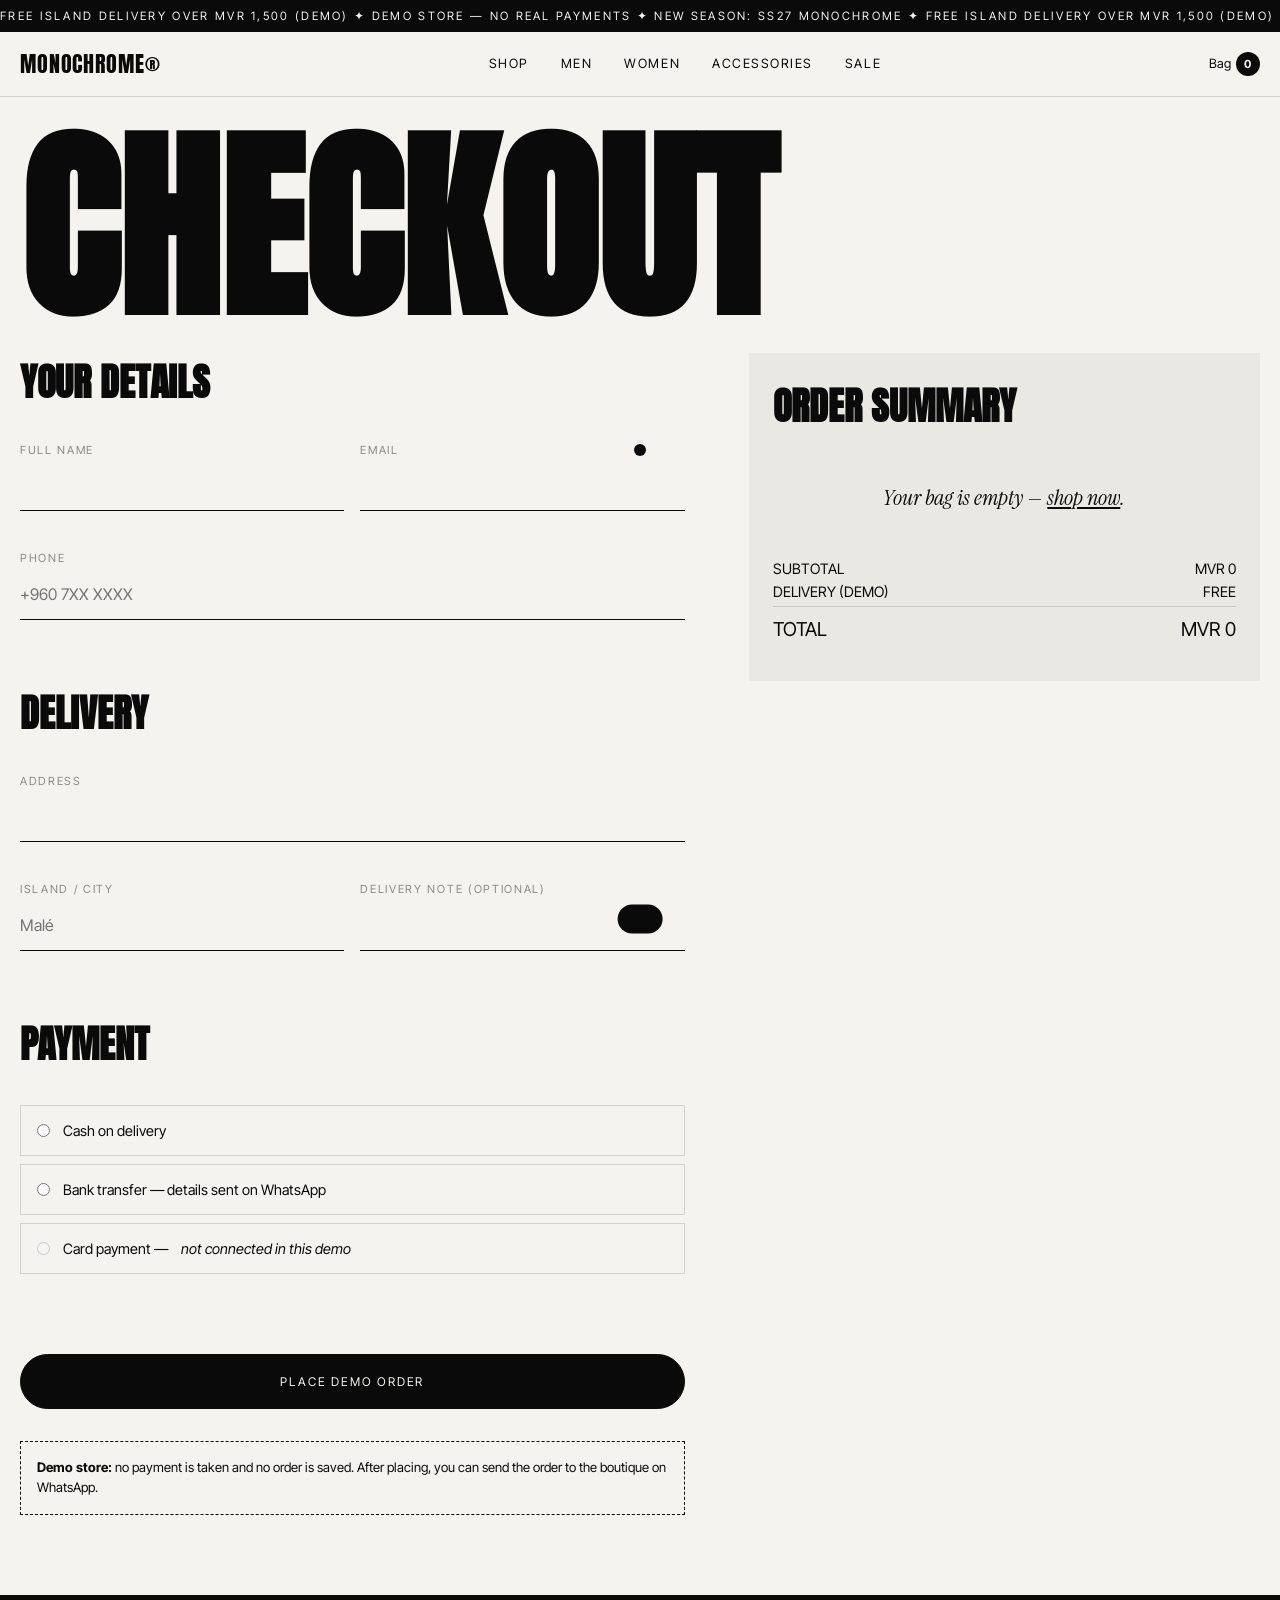
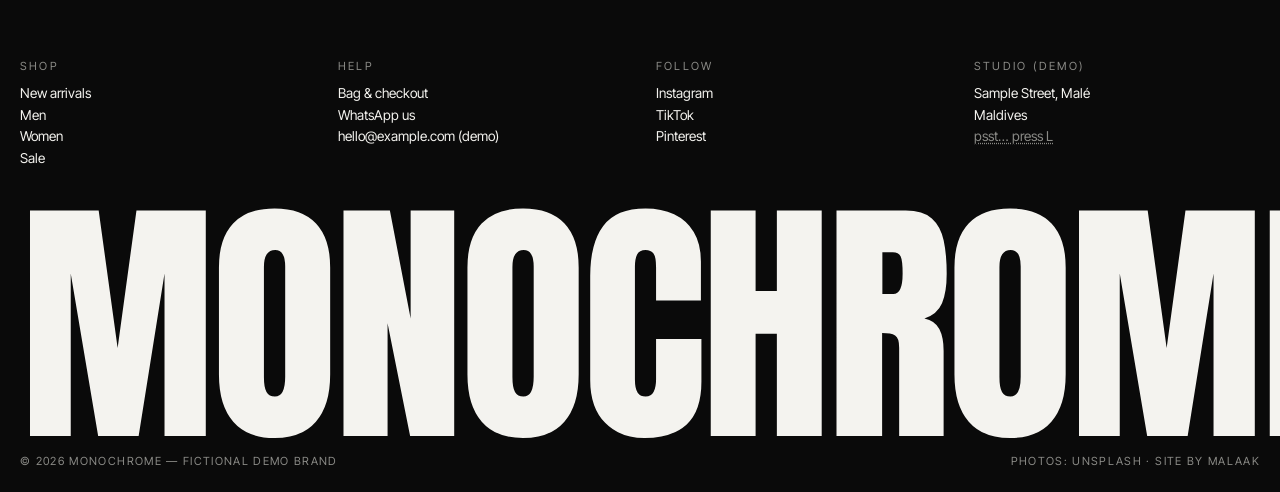
==== checkout.html @ d653f581 "MONOCHROME demo boutique" ====
<!doctype html><html lang="en"><head><meta charset="utf-8"><meta name="viewport" content="width=device-width,initial-scale=1"><title>Bag & Checkout — MONOCHROME (demo)</title><meta name="description" content="Review your bag and check out (demo — no real payments)."><meta property="og:title" content="Bag & Checkout — MONOCHROME (demo)"><meta property="og:description" content="Review your bag and check out (demo — no real payments)."><meta property="og:image" content="https://images.unsplash.com/photo-1509631179647-0177331693ae?w=1200&q=75"><meta name="theme-color" content="#0a0a0a">
<link rel="icon" href="data:image/svg+xml,<svg xmlns=%22http://www.w3.org/2000/svg%22 viewBox=%220 0 100 100%22><circle cx=%2250%22 cy=%2250%22 r=%2245%22 fill=%22black%22/><path d=%22M50 5a45 45 0 0 1 0 90z%22 fill=%22white%22/></svg>">
<link rel="preconnect" href="https://fonts.googleapis.com"><link href="https://fonts.googleapis.com/css2?family=Anton&family=Instrument+Serif:ital@1&family=Inter+Tight:wght@400;500&display=swap" rel="stylesheet"><link rel="stylesheet" href="style.css"></head><body data-page="checkout"><main id="main"><div class="ph"><h1>Checkout</h1></div>
<div class="co"><form id="co" class="f" novalidate><h2>Your details</h2>
<div class="f2"><div><label for="fname">Full name</label><input id="fname" name="fname" autocomplete="name"><div class="err" data-e="fname"></div></div><div><label for="email">Email</label><input id="email" name="email" type="email" autocomplete="email"><div class="err" data-e="email"></div></div></div>
<div><label for="phone">Phone</label><input id="phone" name="phone" type="tel" placeholder="+960 7XX XXXX" autocomplete="tel"><div class="err" data-e="phone"></div></div>
<h2 style="margin-top:1.5rem">Delivery</h2>
<div><label for="address">Address</label><input id="address" name="address" autocomplete="street-address"><div class="err" data-e="address"></div></div>
<div class="f2"><div><label for="island">Island / City</label><input id="island" name="island" placeholder="Malé"><div class="err" data-e="island"></div></div><div><label for="note">Delivery note (optional)</label><input id="note" name="note"></div></div>
<h2 style="margin-top:1.5rem">Payment</h2><div class="pay">
<label><input type="radio" name="pay" value="Cash on delivery"> Cash on delivery</label>
<label><input type="radio" name="pay" value="Bank transfer (details sent on WhatsApp)"> Bank transfer — details sent on WhatsApp</label>
<label><input type="radio" name="pay" value="Card (not available in demo)" disabled> Card payment — <em>not connected in this demo</em></label></div><div class="err" data-e="pay"></div>
<button class="pill dark add" type="submit">Place demo order</button>
<p class="demo-note"><b>Demo store:</b> no payment is taken and no order is saved. After placing, you can send the order to the boutique on WhatsApp.</p></form>
<aside class="sum"><h2>Order summary</h2><div id="sumitems"></div>
<div style="margin-top:1rem;display:grid;gap:.4rem;font-size:.9rem"><div class="tot" style="margin:0;font-size:.9rem"><span>Subtotal</span><span id="sst"></span></div><div class="tot" style="margin:0;font-size:.9rem"><span>Delivery (demo)</span><span id="ssh"></span></div><div class="tot" style="font-size:1.2rem;border-top:1px solid var(--line);padding-top:.6rem"><span>Total</span><span id="stt"></span></div></div></aside></div></main><script src="data.js"></script><script src="app.js"></script></body></html>
---- style.css ----
:root{--k:#0a0a0a;--w:#f4f3ef;--g:#8a8a86;--s:#c9c9c4;--line:rgba(10,10,10,.14);--d:'Anton',sans-serif;--b:'Inter Tight',sans-serif;--i:'Instrument Serif',serif;--ease:cubic-bezier(.7,0,.2,1)}
*{box-sizing:border-box;margin:0;padding:0}
html{scroll-behavior:smooth;overflow-x:clip}
body{font-family:var(--b);background:var(--w);color:var(--k);overflow-x:hidden;-webkit-font-smoothing:antialiased}
img{display:block;max-width:100%}
a{color:inherit;text-decoration:none}
button{font:inherit;color:inherit;background:none;border:0;cursor:pointer}
.ann{background:var(--k);color:var(--w);overflow:hidden;white-space:nowrap;font-size:.72rem;letter-spacing:.2em;text-transform:uppercase;padding:.55rem 0}
.ann div{display:inline-block;animation:mq 30s linear infinite}
@keyframes mq{to{transform:translateX(-50%)}}
header{position:sticky;top:0;z-index:40;display:flex;justify-content:space-between;align-items:center;padding:1rem 1.25rem;background:rgba(244,243,239,.85);backdrop-filter:blur(12px);border-bottom:1px solid var(--line)}
.logo{font-family:var(--d);font-size:1.35rem;letter-spacing:.04em;text-transform:uppercase}
header nav{display:none;gap:2rem;font-size:.8rem;text-transform:uppercase;letter-spacing:.12em}
header nav a{position:relative}
header nav a:after{content:"";position:absolute;left:0;bottom:-3px;height:1px;width:100%;background:currentColor;transform:scaleX(0);transform-origin:right;transition:transform .5s var(--ease)}
header nav a:hover:after,header nav a.on:after{transform:scaleX(1);transform-origin:left}
.hd-r{display:flex;gap:1rem;align-items:center;font-size:.8rem;text-transform:uppercase;letter-spacing:.12em}
.bag-btn b{display:inline-grid;place-items:center;min-width:1.5rem;height:1.5rem;border-radius:99px;background:var(--k);color:var(--w);font-size:.7rem;margin-left:.3rem;transition:transform .3s}
.bag-btn.pop b{transform:scale(1.5)}
.mnav-btn{font-size:.8rem;text-transform:uppercase;letter-spacing:.12em}
.mnav{position:fixed;inset:0;background:var(--k);color:var(--w);z-index:70;display:flex;flex-direction:column;justify-content:center;padding:2rem;gap:.4rem;clip-path:inset(0 0 100% 0);transition:clip-path .7s var(--ease)}
.mnav.open{clip-path:inset(0)}
.mnav a{font-family:var(--d);font-size:15vw;text-transform:uppercase;line-height:1}
.mnav button{position:absolute;top:1.2rem;right:1.25rem;text-transform:uppercase;letter-spacing:.12em;font-size:.8rem}
@media(min-width:900px){header nav{display:flex}.mnav-btn{display:none}}
/* hero */
.hero{position:relative;max-width:100vw;min-height:calc(100svh - 90px);display:flex;flex-direction:column;justify-content:flex-end;padding:1.25rem;overflow:hidden}
.hero-img{position:absolute;inset:0;z-index:-1}
.hero-img img{width:100%;height:100%;object-fit:cover;filter:grayscale(1) contrast(1.1);transform:scale(1.15);animation:zoom 2.4s var(--ease) forwards}
@keyframes zoom{to{transform:scale(1)}}
.hero-img:after{content:"";position:absolute;inset:0;background:linear-gradient(transparent 30%,rgba(0,0,0,.55))}
.mega{font-family:var(--d);text-transform:uppercase;line-height:.82;font-size:clamp(4rem,17.5vw,22rem);letter-spacing:-.01em}
.hero .mega{color:var(--w);mix-blend-mode:difference}
.split-line{display:block;overflow:hidden}
.split-line span{display:block;transform:translateY(105%);animation:up 1.2s var(--ease) forwards}
.split-line:nth-child(2) span{animation-delay:.12s}
@keyframes up{to{transform:none}}
.hero-meta{display:flex;justify-content:space-between;align-items:end;gap:1rem;color:var(--w);margin-top:1.2rem;flex-wrap:wrap}
.hero-meta p{max-width:340px;font-size:.95rem}
.serif{font-family:var(--i);font-style:italic;text-transform:none;font-weight:400}
.pill{display:inline-flex;align-items:center;gap:.6rem;padding:1rem 1.6rem;border-radius:99px;border:1px solid currentColor;text-transform:uppercase;font-size:.75rem;letter-spacing:.15em;position:relative;overflow:hidden;isolation:isolate;transition:color .5s var(--ease)}
.pill:before{content:"";position:absolute;inset:0;background:currentColor;z-index:-1;transform:translateY(101%);transition:transform .5s var(--ease)}
.pill.dark{background:var(--k);color:var(--w);border-color:var(--k)}
.pill.light{color:var(--w)}
.pill:hover:before{transform:none}
.pill.light:hover{color:var(--k)}.pill.light:before{background:var(--w)}
.pill.ghost:hover{color:var(--w)}.pill.ghost:before{background:var(--k)}
.pill.dark:before{background:var(--w)}.pill.dark:hover{color:var(--k)}
.big-mq{border-block:1px solid var(--line);overflow:hidden;white-space:nowrap;padding:1rem 0}
.big-mq div{display:inline-block;font-family:var(--d);font-size:clamp(3rem,10vw,9rem);text-transform:uppercase;line-height:1;animation:mq 22s linear infinite}
.big-mq .o{-webkit-text-stroke:1.5px var(--k);color:transparent}
.big-mq.rev div{animation-direction:reverse}
section{padding:5rem 1.25rem}
.sh{display:flex;justify-content:space-between;align-items:end;gap:1rem;margin-bottom:2.5rem;flex-wrap:wrap}
.sh h2{font-family:var(--d);text-transform:uppercase;font-size:clamp(3rem,9vw,7.5rem);line-height:.85}
.sh small{font-size:.75rem;text-transform:uppercase;letter-spacing:.15em;color:var(--g)}
.grid{display:grid;grid-template-columns:1fr 1fr;gap:1.5rem .75rem}
@media(min-width:900px){.grid{grid-template-columns:repeat(4,1fr);gap:3rem 1.25rem}}
.pc{display:block}
.pc .im{position:relative;aspect-ratio:3/4;overflow:hidden;background:#ddd}
.pc .im img{position:absolute;inset:0;width:100%;height:100%;object-fit:cover;transition:opacity .6s,transform 1.2s var(--ease);filter:grayscale(1)}
.pc .im img+img{opacity:0;filter:none}
.pc:hover .im img{transform:scale(1.06)}
.pc:hover .im img+img{opacity:1}
.pc .tag{position:absolute;top:.6rem;left:.6rem;z-index:2;background:var(--w);font-size:.62rem;padding:.25rem .5rem;text-transform:uppercase;letter-spacing:.15em}
.pc .tag.sale{background:var(--k);color:var(--w)}
.pc .row{display:flex;justify-content:space-between;gap:.5rem;margin-top:.7rem;font-size:.85rem;text-transform:uppercase;letter-spacing:.04em}
.pc .row s{color:var(--g);margin-right:.3rem}
.pc .cat{font-size:.7rem;color:var(--g);text-transform:uppercase;letter-spacing:.15em;margin-top:.2rem}
.cols{display:grid;gap:1rem}
@media(min-width:900px){.cols{grid-template-columns:1.2fr 1fr 1fr}}
.col{position:relative;overflow:hidden;min-height:60vh;display:flex;align-items:end;padding:1.5rem;color:var(--w)}
.col img{position:absolute;inset:0;width:100%;height:100%;object-fit:cover;filter:grayscale(1) brightness(.75);transition:transform 1.4s var(--ease),filter .8s;z-index:-1}
.col:hover img{transform:scale(1.08);filter:grayscale(0) brightness(.75)}
.col h3{font-family:var(--d);font-size:clamp(2.6rem,6vw,4.5rem);text-transform:uppercase;line-height:.9}
.col span{display:block;font-size:.75rem;letter-spacing:.15em;text-transform:uppercase;margin-top:.5rem}
.manifesto{background:var(--k);color:var(--w);padding:7rem 1.25rem}
.manifesto p{font-size:clamp(2rem,5.4vw,5rem);line-height:1.02;font-weight:500;letter-spacing:-.03em;max-width:1300px}
.manifesto .w{opacity:.15;transition:opacity .5s}
.manifesto .w.lit{opacity:1}
.news{display:grid;gap:2rem}
@media(min-width:900px){.news{grid-template-columns:1fr 1fr;align-items:end}}
.news form{display:flex;border-bottom:2px solid var(--k)}
.news input{flex:1;border:0;background:none;padding:1rem 0;font:inherit;font-size:1.2rem;outline:none;min-width:0}
.msg{font-size:.85rem;margin-top:.6rem;min-height:1.2rem}
footer{background:var(--k);color:var(--w);padding:4rem 1.25rem 1.5rem;overflow:hidden}
footer .fl{display:grid;gap:2rem;grid-template-columns:1fr 1fr;font-size:.85rem}
@media(min-width:900px){footer .fl{grid-template-columns:repeat(4,1fr)}}
footer h4{font-size:.7rem;letter-spacing:.2em;text-transform:uppercase;color:var(--g);margin-bottom:.8rem;font-weight:400}
footer li{list-style:none;margin:.35rem 0}
footer .huge{pointer-events:none;user-select:none;font-family:var(--d);font-size:20.5vw;line-height:.8;text-transform:uppercase;margin-top:3rem;letter-spacing:-.02em}
footer .legal{display:flex;justify-content:space-between;flex-wrap:wrap;gap:1rem;font-size:.7rem;color:var(--g);margin-top:1.5rem;text-transform:uppercase;letter-spacing:.12em}
.secret{color:var(--g);text-decoration:underline dotted}
/* shop */
.ph{padding:3rem 1.25rem 1rem}
.ph h1{font-family:var(--d);font-size:clamp(4rem,16vw,15rem);text-transform:uppercase;line-height:.82}
.tools{position:sticky;top:61px;z-index:20;background:var(--w);display:flex;flex-wrap:wrap;gap:.5rem;align-items:center;padding:1rem 1.25rem;border-block:1px solid var(--line)}
.chip{padding:.55rem 1rem;border:1px solid var(--line);border-radius:99px;font-size:.72rem;text-transform:uppercase;letter-spacing:.12em;transition:.3s}
.chip.on,.chip:hover{background:var(--k);color:var(--w);border-color:var(--k)}
.search{flex:1 1 200px;display:flex;align-items:center;border:1px solid var(--line);border-radius:99px;padding:0 1rem}
.search input{border:0;background:none;outline:none;padding:.6rem 0;width:100%;font:inherit}
.count{font-size:.75rem;color:var(--g);text-transform:uppercase;letter-spacing:.12em;margin:1.5rem 1.25rem 0}
.empty{grid-column:1/-1;padding:4rem 0;text-align:center;font-family:var(--i);font-size:2rem;font-style:italic}
/* product */
.pd{display:grid;gap:2rem;padding:1.5rem 1.25rem 4rem}
@media(min-width:900px){.pd{grid-template-columns:1.3fr 1fr;gap:4rem}.pd .info{position:sticky;top:90px;align-self:start}}
.gal{display:grid;gap:.5rem}
.gal .main{aspect-ratio:4/5;overflow:hidden;background:#ddd}
.gal .main img{width:100%;height:100%;object-fit:cover;transition:opacity .4s}
.thumbs{display:flex;gap:.5rem}
.thumbs button{width:80px;aspect-ratio:3/4;overflow:hidden;opacity:.45;transition:.3s;border:1px solid transparent}
.thumbs button.on{opacity:1;border-color:var(--k)}
.thumbs img{width:100%;height:100%;object-fit:cover}
.info h1{font-family:var(--d);font-size:clamp(3rem,7vw,5.5rem);text-transform:uppercase;line-height:.88}
.info .price{font-size:1.4rem;margin:1rem 0}
.info .price s{color:var(--g);margin-right:.5rem;font-size:1rem}
.lbl{font-size:.7rem;text-transform:uppercase;letter-spacing:.18em;color:var(--g);margin:1.5rem 0 .6rem;display:block}
.opts{display:flex;flex-wrap:wrap;gap:.5rem}
.opts button{min-width:3rem;padding:.7rem .9rem;border:1px solid var(--line);font-size:.85rem;transition:.25s}
.opts button.on{background:var(--k);color:var(--w);border-color:var(--k)}
.qty{display:inline-flex;align-items:center;border:1px solid var(--line)}
.qty button{width:2.6rem;height:2.6rem;font-size:1.1rem}
.qty span{min-width:2rem;text-align:center}
.err{color:#c4141b;font-size:.8rem;min-height:1.1rem;margin-top:.4rem}
.add{width:100%;justify-content:center;margin-top:1.5rem;padding:1.2rem}
/* drawer */
.scrim{position:fixed;inset:0;background:rgba(0,0,0,.4);z-index:80;opacity:0;pointer-events:none;transition:.5s}
.drawer{position:fixed;top:0;right:0;height:100%;width:min(440px,100%);background:var(--w);z-index:81;transform:translateX(100%);transition:transform .7s var(--ease);display:flex;flex-direction:column}
.cart-open .scrim{opacity:1;pointer-events:auto}
.cart-open .drawer{transform:none}
.dh{display:flex;justify-content:space-between;align-items:center;padding:1.25rem;border-bottom:1px solid var(--line)}
.dh h3{font-family:var(--d);font-size:2rem;text-transform:uppercase}
.items{flex:1;overflow:auto;padding:0 1.25rem}
.it{display:grid;grid-template-columns:76px 1fr auto;gap:1rem;padding:1rem 0;border-bottom:1px solid var(--line);font-size:.85rem}
.it img{width:76px;aspect-ratio:3/4;object-fit:cover}
.it h5{font-size:.9rem;text-transform:uppercase;font-weight:500}
.it small{color:var(--g);display:block;margin:.2rem 0 .5rem}
.it .rm{font-size:.7rem;text-decoration:underline;color:var(--g);margin-top:.4rem}
.df{padding:1.25rem;border-top:1px solid var(--line)}
.tot{display:flex;justify-content:space-between;font-size:1.05rem;margin-bottom:1rem;text-transform:uppercase}
.df .pill{width:100%;justify-content:center}
.drawer .empty{font-size:1.6rem}
/* checkout */
.co{display:grid;gap:2.5rem;padding:1.5rem 1.25rem 5rem}
@media(min-width:900px){.co{grid-template-columns:1.3fr 1fr;gap:4rem}}
.co h2{font-family:var(--d);font-size:2.4rem;text-transform:uppercase;margin-bottom:1rem}
.f{display:grid;gap:1rem}
.f2{display:grid;gap:1rem}
@media(min-width:600px){.f2{grid-template-columns:1fr 1fr}}
.f label{font-size:.7rem;text-transform:uppercase;letter-spacing:.15em;color:var(--g);display:block;margin-bottom:.3rem}
.f input,.f select,.f textarea{width:100%;padding:.9rem 0;border:0;border-bottom:1px solid var(--k);background:none;font:inherit;font-size:1rem;outline:none;border-radius:0}
.f .bad{border-color:#c4141b}
.pay{display:grid;gap:.5rem}
.pay label{display:flex;gap:.8rem;align-items:center;border:1px solid var(--line);padding:1rem;color:var(--k);font-size:.9rem;text-transform:none;letter-spacing:0;margin:0;cursor:pointer}
.pay input{width:auto}
.sum{background:#e9e8e3;padding:1.5rem;align-self:start}
.sum .it{grid-template-columns:60px 1fr auto}.sum .it img{width:60px}
.demo-note{border:1px dashed var(--k);padding:1rem;font-size:.82rem;line-height:1.5;margin-top:1rem}
.done{text-align:center;padding:5rem 1.25rem}
.done h1{font-family:var(--d);font-size:clamp(3.5rem,12vw,10rem);text-transform:uppercase;line-height:.85}
.done .ref{font-family:var(--i);font-style:italic;font-size:1.6rem;margin:1rem 0}
/* reveal */
.rv{opacity:0;transform:translateY(60px);transition:opacity 1s var(--ease),transform 1.2s var(--ease)}
.rv.in{opacity:1;transform:none}
.clip{clip-path:inset(100% 0 0 0);transition:clip-path 1.4s var(--ease)}
.clip.in{clip-path:inset(0)}
/* cursor */
.cur{position:fixed;top:0;left:0;width:12px;height:12px;border-radius:50%;background:#fff;mix-blend-mode:difference;pointer-events:none;z-index:200;transform:translate(-50%,-50%);transition:width .35s var(--ease),height .35s var(--ease);display:none;align-items:center;justify-content:center;font-size:.6rem;letter-spacing:.15em;color:#000;text-transform:uppercase}
.cur.big{width:84px;height:84px}
@media(pointer:fine){.cur{display:flex}body,a,button{cursor:none}input,textarea,select{cursor:text}}
/* page transition */
.pt{position:fixed;inset:0;background:var(--k);z-index:150;pointer-events:none;transform:translateY(0);transition:transform .8s var(--ease);display:grid;place-items:center;color:var(--w);font-family:var(--d);font-size:12vw;text-transform:uppercase}
.pt.gone{transform:translateY(-101%)}
.pt.enter{transition:none;transform:translateY(101%)}
/* lookbook */
.lb{position:fixed;inset:0;background:var(--k);color:var(--w);z-index:160;display:none;flex-direction:column}
.lb.open{display:flex}
.lb-top{display:flex;justify-content:space-between;padding:1.2rem;font-size:.75rem;letter-spacing:.2em;text-transform:uppercase}
.lb-stage{flex:1;position:relative;overflow:hidden}
.lb-stage img{position:absolute;top:50%;left:50%;height:78%;max-width:88%;object-fit:cover;transform:translate(-50%,-50%) scale(.9);opacity:0;transition:1s var(--ease);filter:grayscale(1)}
.lb-stage img.on{opacity:1;transform:translate(-50%,-50%) scale(1)}
.lb-word{position:absolute;inset:auto 0 1rem;text-align:center;font-family:var(--d);font-size:16vw;line-height:.8;text-transform:uppercase;mix-blend-mode:difference;pointer-events:none}
.lb-nav{display:flex;justify-content:space-between;padding:1.2rem;font-size:.8rem;letter-spacing:.2em;text-transform:uppercase}
.toast{position:fixed;left:50%;bottom:1.5rem;transform:translate(-50%,200%);background:var(--k);color:var(--w);padding:.9rem 1.4rem;border-radius:99px;font-size:.8rem;z-index:190;transition:transform .6s var(--ease);white-space:nowrap}
.toast.show{transform:translate(-50%,0)}
@media(prefers-reduced-motion:reduce){*{animation:none!important;transition:none!important}.rv{opacity:1;transform:none}.clip{clip-path:none}.split-line span{transform:none}}
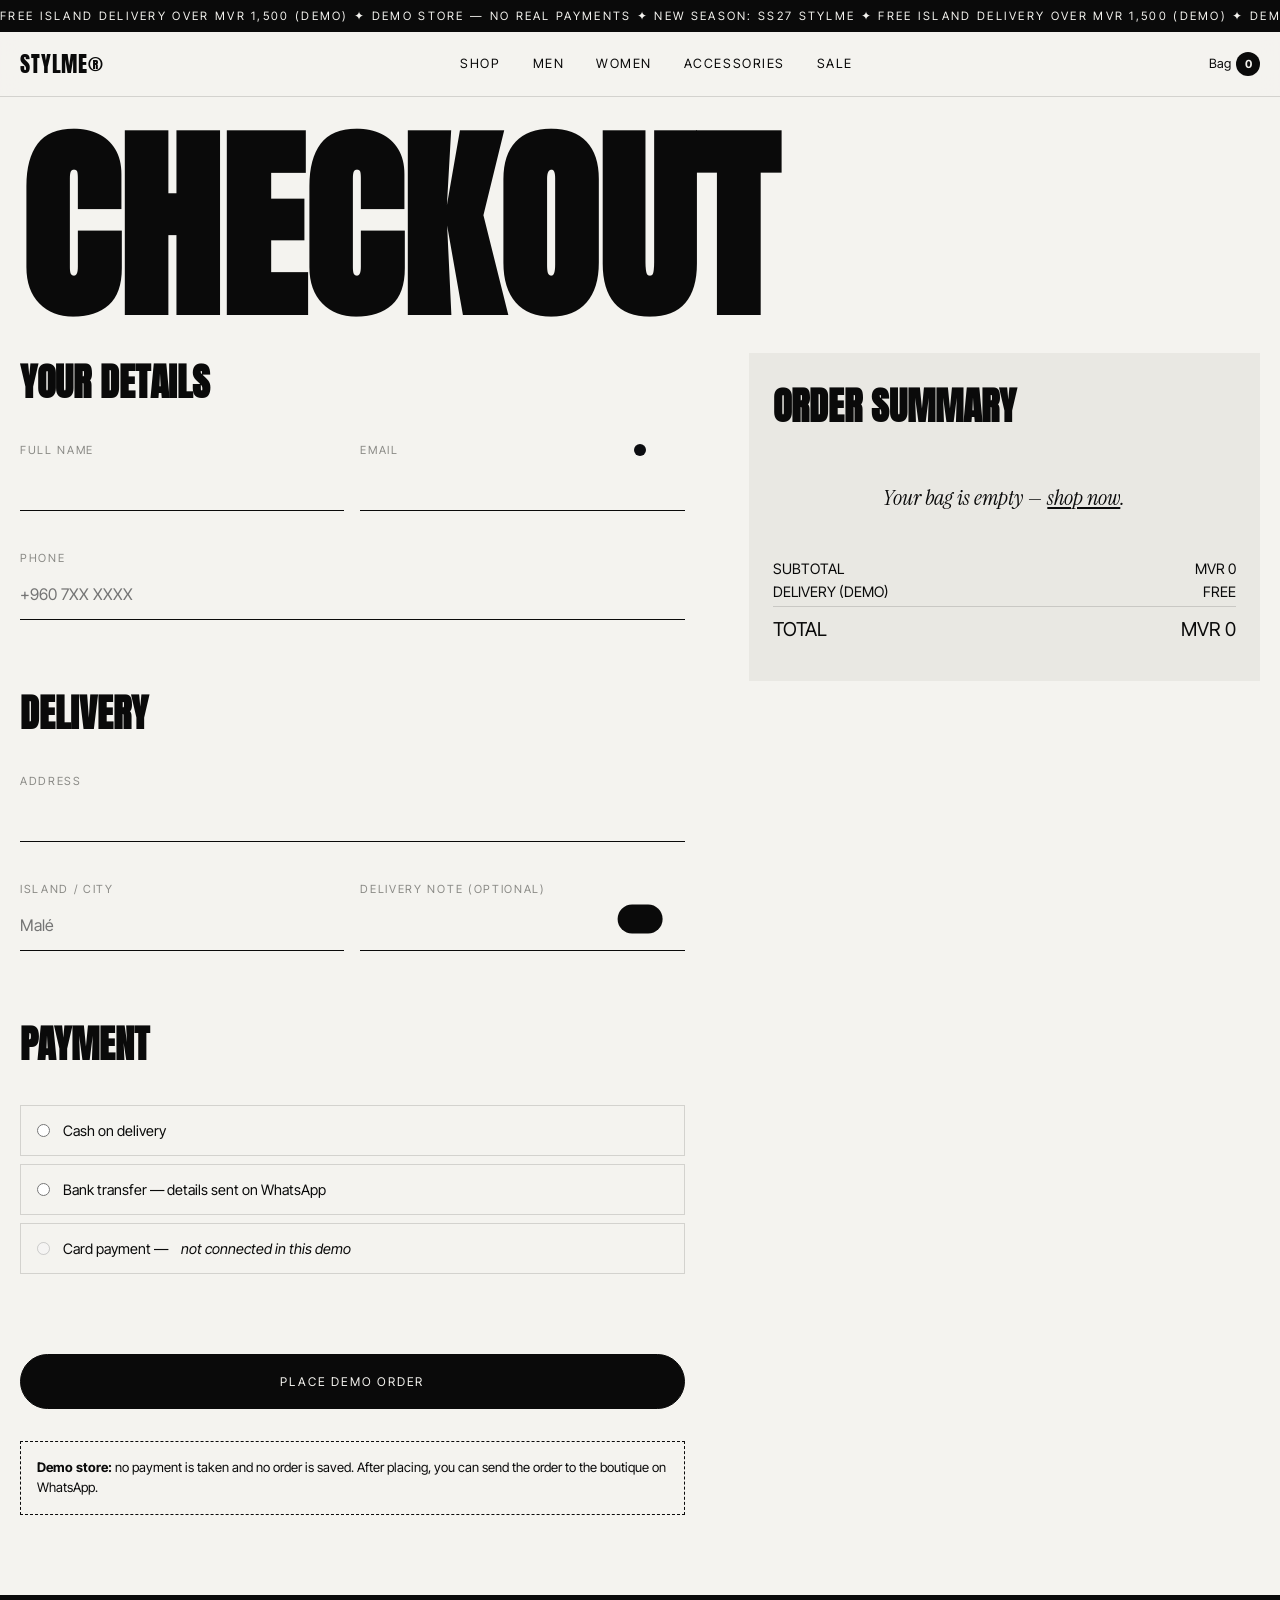
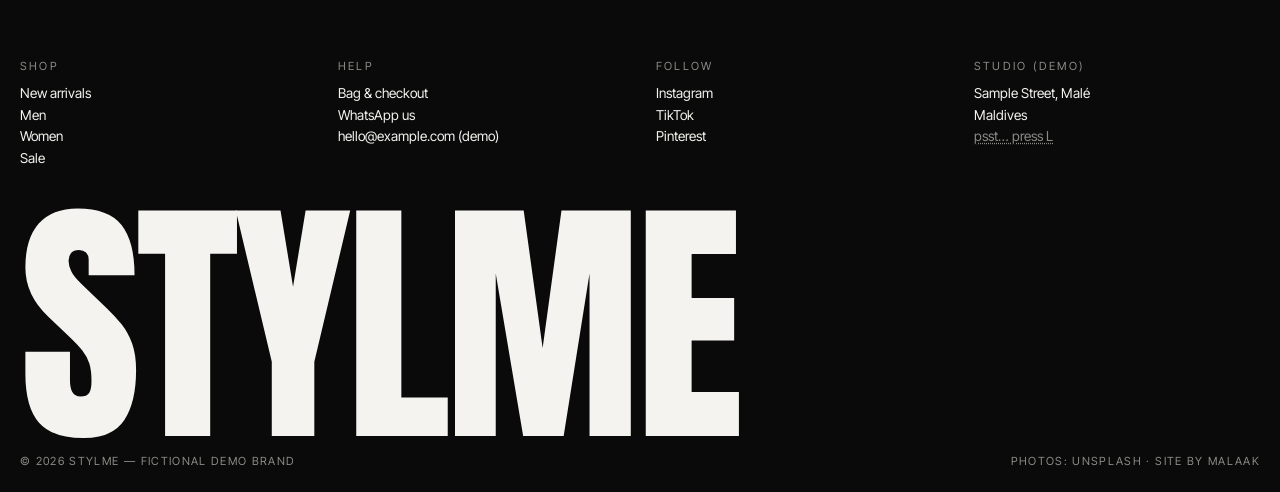
==== commit 2de6eb41: "Rebrand to STYLME" ====
--- a/checkout.html
+++ b/checkout.html
@@ -1,4 +1,4 @@
-<!doctype html><html lang="en"><head><meta charset="utf-8"><meta name="viewport" content="width=device-width,initial-scale=1"><title>Bag & Checkout — MONOCHROME (demo)</title><meta name="description" content="Review your bag and check out (demo — no real payments)."><meta property="og:title" content="Bag & Checkout — MONOCHROME (demo)"><meta property="og:description" content="Review your bag and check out (demo — no real payments)."><meta property="og:image" content="https://images.unsplash.com/photo-1509631179647-0177331693ae?w=1200&q=75"><meta name="theme-color" content="#0a0a0a">
+<!doctype html><html lang="en"><head><meta charset="utf-8"><meta name="viewport" content="width=device-width,initial-scale=1"><title>Bag & Checkout — STYLME (demo)</title><meta name="description" content="Review your bag and check out (demo — no real payments)."><meta property="og:title" content="Bag & Checkout — STYLME (demo)"><meta property="og:description" content="Review your bag and check out (demo — no real payments)."><meta property="og:image" content="https://images.unsplash.com/photo-1509631179647-0177331693ae?w=1200&q=75"><meta name="theme-color" content="#0a0a0a">
 <link rel="icon" href="data:image/svg+xml,<svg xmlns=%22http://www.w3.org/2000/svg%22 viewBox=%220 0 100 100%22><circle cx=%2250%22 cy=%2250%22 r=%2245%22 fill=%22black%22/><path d=%22M50 5a45 45 0 0 1 0 90z%22 fill=%22white%22/></svg>">
 <link rel="preconnect" href="https://fonts.googleapis.com"><link href="https://fonts.googleapis.com/css2?family=Anton&family=Instrument+Serif:ital@1&family=Inter+Tight:wght@400;500&display=swap" rel="stylesheet"><link rel="stylesheet" href="style.css"></head><body data-page="checkout"><main id="main"><div class="ph"><h1>Checkout</h1></div>
 <div class="co"><form id="co" class="f" novalidate><h2>Your details</h2>
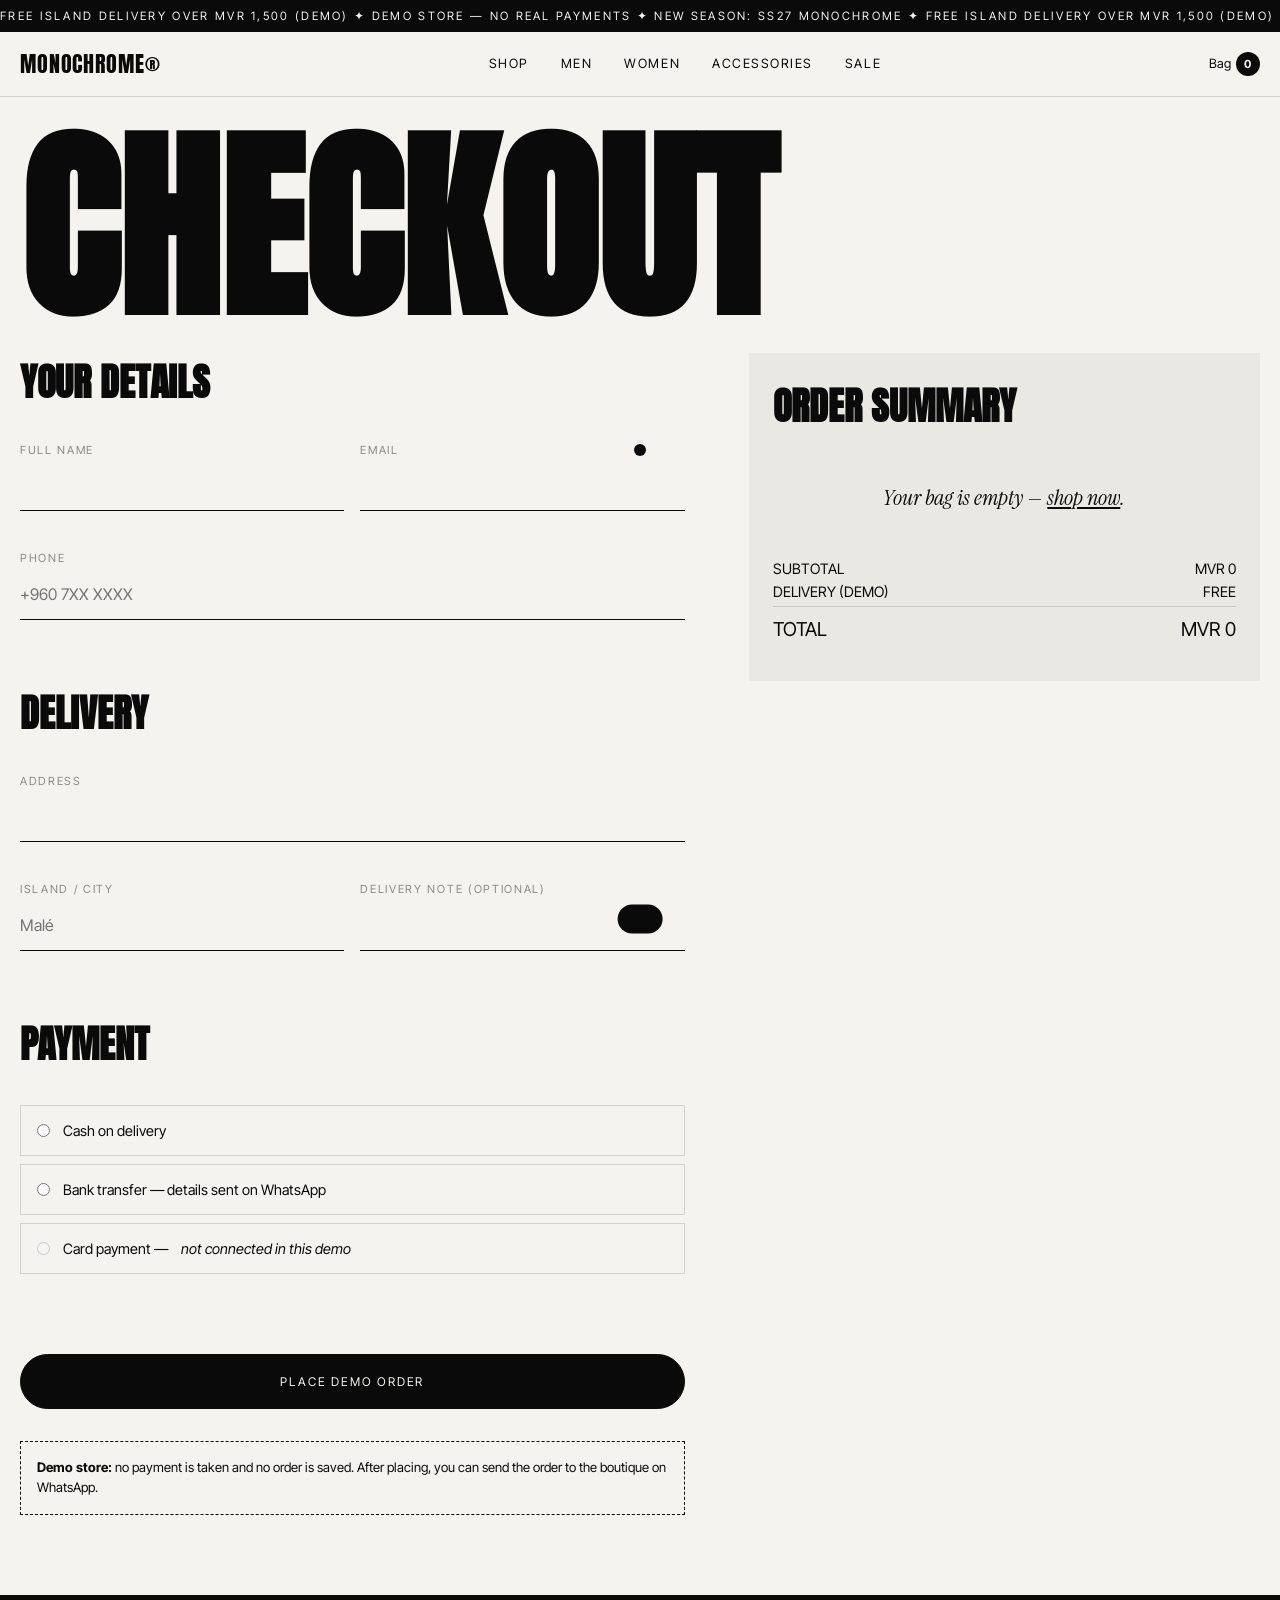
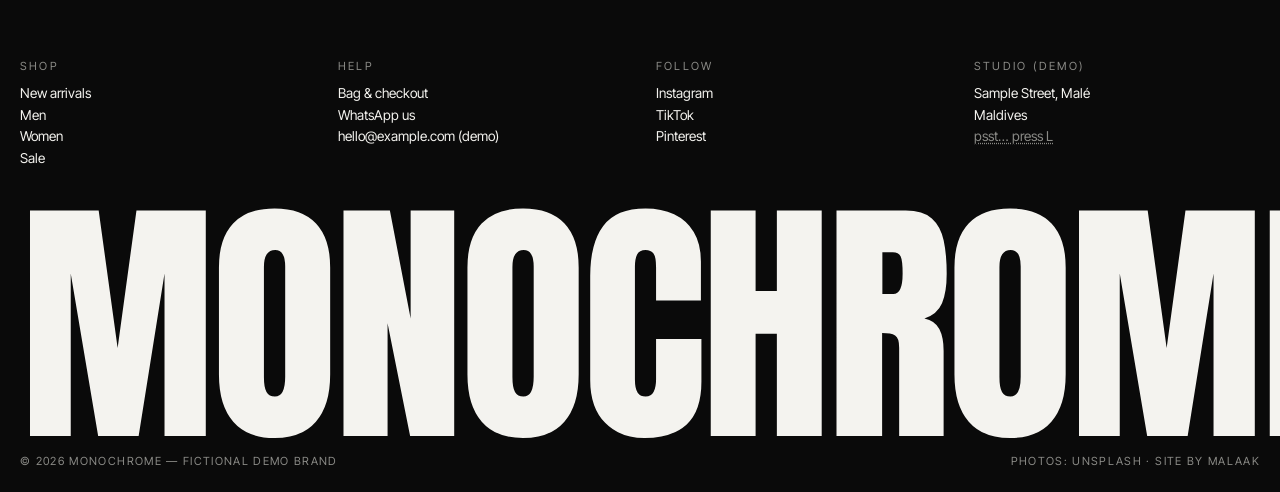
==== commit 3ffc0a6a: "Revert "Rebrand to STYLME" This reverts commit 2de6eb412e8654ee6788ca3a68074732003dff39." ====
--- a/checkout.html
+++ b/checkout.html
@@ -1,4 +1,4 @@
-<!doctype html><html lang="en"><head><meta charset="utf-8"><meta name="viewport" content="width=device-width,initial-scale=1"><title>Bag & Checkout — STYLME (demo)</title><meta name="description" content="Review your bag and check out (demo — no real payments)."><meta property="og:title" content="Bag & Checkout — STYLME (demo)"><meta property="og:description" content="Review your bag and check out (demo — no real payments)."><meta property="og:image" content="https://images.unsplash.com/photo-1509631179647-0177331693ae?w=1200&q=75"><meta name="theme-color" content="#0a0a0a">
+<!doctype html><html lang="en"><head><meta charset="utf-8"><meta name="viewport" content="width=device-width,initial-scale=1"><title>Bag & Checkout — MONOCHROME (demo)</title><meta name="description" content="Review your bag and check out (demo — no real payments)."><meta property="og:title" content="Bag & Checkout — MONOCHROME (demo)"><meta property="og:description" content="Review your bag and check out (demo — no real payments)."><meta property="og:image" content="https://images.unsplash.com/photo-1509631179647-0177331693ae?w=1200&q=75"><meta name="theme-color" content="#0a0a0a">
 <link rel="icon" href="data:image/svg+xml,<svg xmlns=%22http://www.w3.org/2000/svg%22 viewBox=%220 0 100 100%22><circle cx=%2250%22 cy=%2250%22 r=%2245%22 fill=%22black%22/><path d=%22M50 5a45 45 0 0 1 0 90z%22 fill=%22white%22/></svg>">
 <link rel="preconnect" href="https://fonts.googleapis.com"><link href="https://fonts.googleapis.com/css2?family=Anton&family=Instrument+Serif:ital@1&family=Inter+Tight:wght@400;500&display=swap" rel="stylesheet"><link rel="stylesheet" href="style.css"></head><body data-page="checkout"><main id="main"><div class="ph"><h1>Checkout</h1></div>
 <div class="co"><form id="co" class="f" novalidate><h2>Your details</h2>
